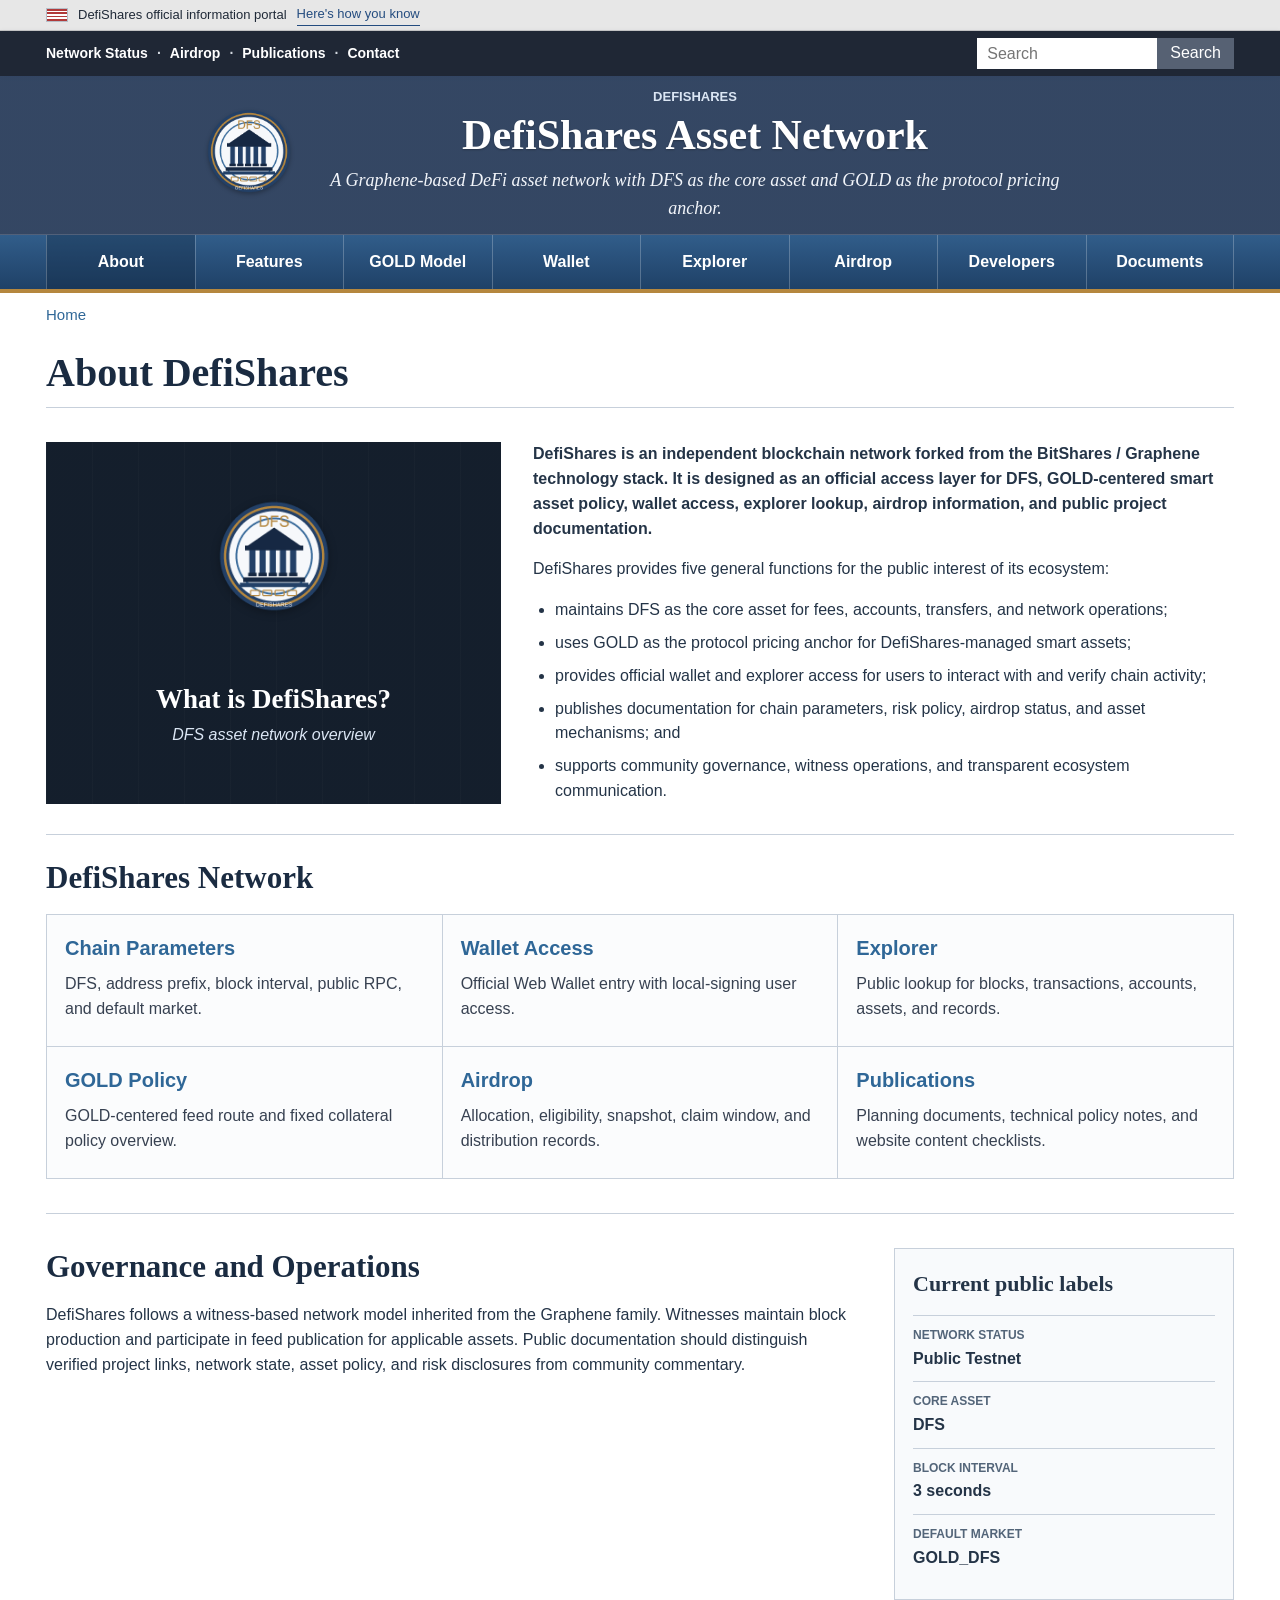
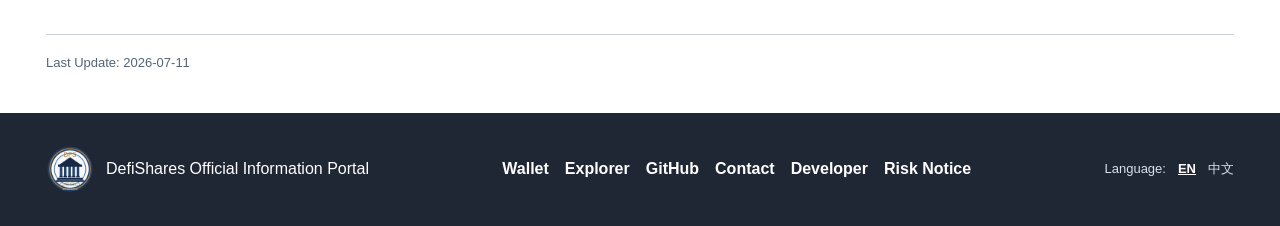
==== about.html @ 3b5a35d6 "Rename homepage risk notice heading" ====
<!doctype html>
<html lang="zh-CN">
  <head>
    <meta charset="utf-8" />
    <meta name="viewport" content="width=device-width, initial-scale=1" />
    <title>About DefiShares - Official Information Portal</title>
    <meta
      name="description"
      content="About DefiShares: DFS core asset, GOLD-centered pricing policy, wallet access, explorer, documents, and ecosystem information."
    />
    <link rel="icon" href="./assets/defishares-seal.png" />
    <link rel="stylesheet" href="./styles.css" />
  </head>
  <body>
    <div class="official-banner" role="note">
      <div class="page-shell banner-inner">
        <span class="mini-mark" aria-hidden="true"></span>
        <span data-i18n="portal">DefiShares official information portal</span>
        <button class="banner-toggle" type="button" aria-expanded="false" aria-controls="banner-details" data-i18n="how">
          Here's how you know
        </button>
      </div>
      <div class="page-shell banner-details" id="banner-details" hidden data-i18n="banner">
        Use links from this website to access the official wallet, explorer, documents, and community channels.
        DefiShares will never ask for your private key, seed phrase, or wallet password.
      </div>
    </div>

    <header class="site-header">
      <div class="utility-bar">
        <div class="page-shell utility-inner">
          <nav aria-label="Utility navigation">
            <a href="./index.html#status" data-i18n="networkStatus">Network Status</a>
            <a href="./airdrop.html" data-i18n="airdrop">Airdrop</a>
            <a href="./documents.html" data-i18n="publications">Publications</a>
            <a href="mailto:contact@defishares.org" data-i18n="contact">Contact</a>
          </nav>
          <form class="search-form" role="search">
            <label for="site-search" class="sr-only" data-i18n="search">Search</label>
            <input id="site-search" type="search" placeholder="Search" data-i18n-placeholder="search" />
            <button type="submit" data-i18n="search">Search</button>
          </form>
        </div>
      </div>

      <div class="masthead">
        <div class="page-shell masthead-inner">
          <a href="./index.html" aria-label="DefiShares home">
            <img src="./assets/defishares-seal.png" alt="DefiShares seal" class="seal" />
          </a>
          <div>
            <p class="eyebrow">DefiShares</p>
            <h1 data-i18n="mastheadTitle">DefiShares Asset Network</h1>
            <p class="tagline" data-i18n="tagline">
              A Graphene-based DeFi asset network with DFS as the core asset and GOLD as the protocol pricing anchor.
            </p>
          </div>
        </div>
      </div>

      <nav class="primary-nav" aria-label="Primary navigation">
        <div class="page-shell nav-grid">
          <a href="./about.html" aria-current="page" data-i18n="navAbout">About</a>
          <a href="./features.html" data-i18n="navFeatures">Features</a>
          <a href="./gold.html" data-i18n="navGold">GOLD Model</a>
          <a href="#" data-link="walletUrl" data-i18n="navWallet">Wallet</a>
          <a href="#" data-link="explorerUrl" data-i18n="navExplorer">Explorer</a>
          <a href="./airdrop.html" data-i18n="navAirdrop">Airdrop</a>
          <a href="./developers.html" data-i18n="navDevelopers">Developers</a>
          <a href="./documents.html" data-i18n="navDocuments">Documents</a>
        </div>
      </nav>
    </header>

    <main class="interior-main" id="main-content">
      <div class="page-shell breadcrumb">
        <a href="./index.html" data-i18n="home">Home</a>
      </div>

      <section class="page-shell interior-title">
        <h2 data-i18n="aboutPageTitle">About DefiShares</h2>
      </section>

      <section class="page-shell about-intro">
        <div class="about-visual" aria-label="What is DefiShares">
          <img src="./assets/defishares-seal.png" alt="" />
          <div>
            <strong data-i18n="whatIsDefishares">What is DefiShares?</strong>
            <span data-i18n="dfsOverview">DFS asset network overview</span>
          </div>
        </div>
        <div class="about-summary">
          <p data-i18n="aboutLead">
            DefiShares is an independent blockchain network forked from the BitShares / Graphene technology stack.
            It is designed as an official access layer for DFS, GOLD-centered smart asset policy, wallet access,
            explorer lookup, airdrop information, and public project documentation.
          </p>
          <p data-i18n="aboutFunctions">DefiShares provides five general functions for the public interest of its ecosystem:</p>
          <ul>
            <li data-i18n="aboutBullet1">maintains DFS as the core asset for fees, accounts, transfers, and network operations;</li>
            <li data-i18n="aboutBullet2">uses GOLD as the protocol pricing anchor for DefiShares-managed smart assets;</li>
            <li data-i18n="aboutBullet3">provides official wallet and explorer access for users to interact with and verify chain activity;</li>
            <li data-i18n="aboutBullet4">publishes documentation for chain parameters, risk policy, airdrop status, and asset mechanisms; and</li>
            <li data-i18n="aboutBullet5">supports community governance, witness operations, and transparent ecosystem communication.</li>
          </ul>
        </div>
      </section>

      <section class="page-shell about-directory" aria-labelledby="directory-title">
        <h2 id="directory-title" data-i18n="defisharesNetwork">DefiShares Network</h2>
        <div class="directory-grid">
          <a href="./index.html#status">
            <span data-i18n="chainParameters">Chain Parameters</span>
            <strong data-i18n="chainParametersBody">DFS, address prefix, block interval, public RPC, and default market.</strong>
          </a>
          <a href="#" data-link="walletUrl">
            <span data-i18n="walletAccessTitle">Wallet Access</span>
            <strong data-i18n="walletAccessBody">Official Web Wallet entry with local-signing user access.</strong>
          </a>
          <a href="#" data-link="explorerUrl">
            <span data-i18n="navExplorer">Explorer</span>
            <strong data-i18n="explorerBody">Public lookup for blocks, transactions, accounts, assets, and records.</strong>
          </a>
          <a href="./gold.html">
            <span data-i18n="goldPolicy">GOLD Policy</span>
            <strong data-i18n="goldPolicyBody">GOLD-centered feed route and fixed collateral policy overview.</strong>
          </a>
          <a href="./airdrop.html">
            <span data-i18n="airdrop">Airdrop</span>
            <strong data-i18n="airdropDirectoryBody">Allocation, eligibility, snapshot, claim window, and distribution records.</strong>
          </a>
          <a href="./documents.html">
            <span data-i18n="publications">Publications</span>
            <strong data-i18n="publicationsDirectoryBody">Planning documents, technical policy notes, and website content checklists.</strong>
          </a>
        </div>
      </section>

      <section class="page-shell about-governance">
        <div>
          <h2 data-i18n="governanceOperations">Governance and Operations</h2>
          <p data-i18n="governanceBody">
            DefiShares follows a witness-based network model inherited from the Graphene family. Witnesses maintain
            block production and participate in feed publication for applicable assets. Public documentation should
            distinguish verified project links, network state, asset policy, and risk disclosures from community commentary.
          </p>
        </div>
        <aside>
          <h3 data-i18n="currentPublicLabels">Current public labels</h3>
          <dl>
            <div>
              <dt data-i18n="networkStatus">Network</dt>
              <dd data-config="networkStatus">Public Testnet</dd>
            </div>
            <div>
              <dt data-i18n="coreAsset">Core asset</dt>
              <dd data-config="coreAsset">DFS</dd>
            </div>
            <div>
              <dt data-i18n="blockInterval">Block interval</dt>
              <dd data-config="blockInterval">3 seconds</dd>
            </div>
            <div>
              <dt data-i18n="defaultMarket">Default market</dt>
              <dd data-config="defaultMarket">GOLD_DFS</dd>
            </div>
          </dl>
        </aside>
      </section>

      <section class="page-shell last-update">
        <span data-i18n="lastUpdate">Last Update</span>: <span data-config="lastUpdated">2026-07-11</span>
      </section>
    </main>

    <footer class="site-footer" id="community">
      <div class="page-shell footer-grid">
        <div>
          <img src="./assets/defishares-seal.png" alt="" class="footer-seal" />
          <p data-i18n="footerPortal">DefiShares Official Information Portal</p>
        </div>
        <nav aria-label="Footer navigation">
          <a href="#" data-link="walletUrl" data-i18n="navWallet">Wallet</a>
          <a href="#" data-link="explorerUrl" data-i18n="navExplorer">Explorer</a>
          <a href="#" data-link="githubUrl">GitHub</a>
          <a href="mailto:contact@defishares.org" data-i18n="contact">Contact</a>
          <a href="mailto:dev@defishares.org" data-i18n="developer">Developer</a>
          <a href="./index.html#risk" data-i18n="riskNotice">Risk Notice</a>
        </nav>
        <div class="footer-language" role="group" aria-label="Language">
          <span data-i18n="language">Language:</span>
          <button type="button" data-lang="en">EN</button>
          <button type="button" data-lang="zh">中文</button>
        </div>
      </div>
    </footer>

    <script src="./site-config.js?v=3"></script>
    <script src="./script.js?v=5"></script>
  </body>
</html>
---- styles.css ----
:root {
  --ink: #243447;
  --muted: #536579;
  --navy: #1f2f46;
  --blue: #234067;
  --blue-2: #315b87;
  --link: #2f6797;
  --banner: #e7e7e7;
  --paper: #ffffff;
  --wash: #f4f6f8;
  --line: #c7d0db;
  --gold: #b5873e;
  --shadow: 0 2px 6px rgb(31 47 70 / 14%);
}

* {
  box-sizing: border-box;
}

html {
  scroll-behavior: smooth;
}

body {
  margin: 0;
  color: var(--ink);
  background: #6a7c94;
  font-family: Arial, Helvetica, "PingFang SC", "Microsoft YaHei", sans-serif;
  font-size: 16px;
  line-height: 1.55;
}

a {
  color: var(--link);
  text-decoration: none;
}

a:hover,
a:focus {
  text-decoration: underline;
}

button,
input {
  font: inherit;
}

.page-shell {
  width: min(1188px, calc(100% - 48px));
  margin: 0 auto;
}

.sr-only {
  position: absolute;
  width: 1px;
  height: 1px;
  padding: 0;
  margin: -1px;
  overflow: hidden;
  clip: rect(0, 0, 0, 0);
  border: 0;
}

.official-banner {
  color: #1f2937;
  background: var(--banner);
  border-bottom: 1px solid #c6c6c6;
  font-size: 13px;
}

.banner-inner {
  display: flex;
  align-items: center;
  gap: 10px;
  min-height: 30px;
}

.mini-mark {
  width: 22px;
  height: 14px;
  display: inline-block;
  border: 1px solid #b6bec8;
  background:
    linear-gradient(#b13a3a 0 14%, #fff 14% 28%, #b13a3a 28% 42%, #fff 42% 56%, #b13a3a 56% 70%, #fff 70% 84%, #b13a3a 84%),
    linear-gradient(90deg, #315b87 0 42%, transparent 42%);
}

.banner-toggle {
  border: 0;
  background: transparent;
  color: #244c7f;
  border-bottom: 1px solid currentColor;
  padding: 0;
  cursor: pointer;
}

.banner-details {
  padding: 8px 0 12px;
  color: #374151;
}

.site-header {
  background: var(--paper);
}

.utility-bar {
  background: #1f2735;
  color: white;
  box-shadow: var(--shadow);
}

.utility-inner {
  display: flex;
  justify-content: space-between;
  align-items: center;
  min-height: 45px;
  gap: 18px;
}

.utility-inner nav {
  display: flex;
  flex-wrap: wrap;
  gap: 0;
}

.utility-inner nav a {
  color: white;
  font-weight: 700;
  font-size: 14px;
}

.utility-inner nav a + a::before {
  content: "·";
  color: #d2d8e0;
  margin: 0 9px;
}

.search-form {
  display: flex;
  align-items: center;
}

.search-form input {
  width: 180px;
  height: 31px;
  border: 0;
  padding: 0 10px;
  background: white;
}

.search-form button {
  height: 31px;
  border: 0;
  color: white;
  background: #566173;
  padding: 0 13px;
  cursor: pointer;
}

.masthead {
  color: white;
  background:
    linear-gradient(rgb(35 55 86 / 92%), rgb(35 55 86 / 92%)),
    repeating-linear-gradient(90deg, rgb(255 255 255 / 8%) 0 1px, transparent 1px 54px);
  border-bottom: 1px solid rgb(255 255 255 / 14%);
}

.masthead-inner {
  min-height: 158px;
  display: flex;
  align-items: center;
  justify-content: center;
  gap: 22px;
  text-align: center;
}

.seal {
  width: 88px;
  height: 88px;
  flex: 0 0 auto;
  filter: drop-shadow(0 2px 2px rgb(0 0 0 / 28%));
}

.eyebrow,
.section-kicker,
.meta {
  margin: 0 0 4px;
  color: var(--muted);
  font-size: 13px;
  font-weight: 700;
  letter-spacing: 0;
  text-transform: uppercase;
}

.masthead .eyebrow {
  color: #dbe6f4;
}

.masthead h1 {
  margin: 0;
  font-family: Georgia, "Times New Roman", serif;
  font-size: clamp(30px, 4vw, 42px);
  line-height: 1.15;
  font-weight: 700;
  text-shadow: 0 1px 2px rgb(0 0 0 / 28%);
}

.tagline {
  max-width: 760px;
  margin: 8px auto 0;
  color: #f2f5fa;
  font-family: Georgia, "Times New Roman", serif;
  font-size: 18px;
  font-style: italic;
}

.primary-nav {
  background: linear-gradient(#315d8a, #1f4167);
  border-bottom: 4px solid var(--gold);
}

.nav-grid {
  display: grid;
  grid-template-columns: repeat(8, 1fr);
}

.nav-grid a {
  min-height: 54px;
  display: flex;
  align-items: center;
  justify-content: center;
  color: white;
  font-weight: 700;
  text-align: center;
  border-left: 1px solid rgb(255 255 255 / 24%);
}

.nav-grid a[aria-current="page"] {
  background: rgb(16 36 60 / 34%);
}

.nav-grid a:last-child {
  border-right: 1px solid rgb(255 255 255 / 24%);
}

.status-strip,
main {
  background: var(--paper);
}

.status-grid {
  display: grid;
  grid-template-columns: repeat(4, 1fr);
  gap: 0;
  border-left: 1px solid var(--line);
  border-right: 1px solid var(--line);
}

.status-grid article {
  padding: 17px 20px;
  border-right: 1px solid var(--line);
  background: #f9fafb;
}

.status-grid article:last-child {
  border-right: 0;
}

.status-grid span {
  display: block;
  color: var(--muted);
  font-size: 12px;
  font-weight: 700;
  text-transform: uppercase;
}

.status-grid strong {
  display: block;
  margin-top: 3px;
  color: var(--ink);
  font-size: 20px;
}

.hero-section {
  display: grid;
  grid-template-columns: minmax(0, 1fr) 340px;
  gap: 44px;
  padding: 38px 0 34px;
}

.hero-copy h2,
.blue-band h2,
.documents-section h2,
.airdrop-section h2,
.risk-section h2 {
  margin: 0 0 13px;
  color: #1a2b41;
  font-family: Georgia, "Times New Roman", serif;
  font-size: clamp(28px, 3vw, 38px);
  line-height: 1.18;
}

.hero-copy p {
  max-width: 800px;
}

.action-row {
  display: flex;
  flex-wrap: wrap;
  gap: 10px;
  margin-top: 22px;
}

.button {
  display: inline-flex;
  min-height: 40px;
  align-items: center;
  justify-content: center;
  padding: 0 16px;
  border: 1px solid var(--blue-2);
  font-weight: 700;
}

.button.primary {
  color: white;
  background: var(--blue);
}

.button.secondary {
  color: var(--blue);
  background: white;
}

.button.tertiary {
  color: #1f2937;
  border-color: #9ca8b5;
  background: #f5f6f8;
}

.official-card,
.content-card {
  border: 1px solid var(--line);
  background: #fbfcfd;
}

.official-card {
  padding: 22px;
}

.official-card h3 {
  margin: 0 0 16px;
  font-family: Georgia, "Times New Roman", serif;
  font-size: 22px;
}

.official-card dl {
  margin: 0;
}

.official-card div {
  padding: 12px 0;
  border-top: 1px solid var(--line);
}

.official-card dt {
  color: var(--muted);
  font-size: 12px;
  font-weight: 700;
  text-transform: uppercase;
}

.official-card dd {
  margin: 3px 0 0;
  font-weight: 700;
}

code {
  padding: 2px 5px;
  background: #eef2f6;
  font-family: "SFMono-Regular", Consolas, "Liberation Mono", monospace;
  font-size: 0.92em;
}

.tab-section {
  padding: 16px 0 38px;
}

.tabs {
  display: flex;
  border-bottom: 1px solid var(--line);
}

.tabs button {
  min-height: 60px;
  padding: 0 22px;
  border: 1px solid var(--line);
  border-bottom: 0;
  color: #3d4652;
  background: #f7f7f7;
  font-size: 18px;
  cursor: pointer;
}

.tabs button[aria-selected="true"] {
  color: var(--ink);
  background: white;
}

.tab-panels {
  border: 1px solid var(--line);
  border-top: 0;
  padding: 20px;
}

.news-list article {
  max-width: 760px;
  padding: 0 0 17px;
}

.news-list article + article {
  border-top: 1px solid #e3e8ee;
  padding-top: 17px;
}

.news-list h3 {
  margin: 0 0 6px;
  font-size: 20px;
  line-height: 1.35;
  font-weight: 400;
}

.news-list p,
.notice-grid p {
  margin: 0;
}

.notice-grid {
  display: grid;
  grid-template-columns: repeat(2, 1fr);
  gap: 16px;
}

.notice-grid article {
  border: 1px solid var(--line);
  padding: 18px;
  background: #f8fafc;
}

.notice-grid h3 {
  margin: 0 0 8px;
}

.publication-list {
  margin: 0;
  padding-left: 20px;
}

.publication-list li + li {
  margin-top: 10px;
}

.blue-band {
  color: white;
  background: var(--blue);
  padding: 38px 0;
}

.two-column {
  display: grid;
  grid-template-columns: minmax(0, 1fr) 420px;
  gap: 44px;
  align-items: center;
}

.section-kicker.light {
  color: #d8e5f4;
}

.blue-band h2,
.blue-band p {
  color: white;
}

.formula-panel {
  border: 1px solid rgb(255 255 255 / 34%);
  background: rgb(255 255 255 / 8%);
  padding: 22px;
  font-size: 18px;
  text-align: center;
}

.formula-panel div {
  padding: 14px;
  background: rgb(255 255 255 / 12%);
  border: 1px solid rgb(255 255 255 / 26%);
}

.formula-panel span {
  display: block;
  margin: 6px 0;
  color: #f0c878;
  font-weight: 700;
  font-size: 22px;
}

.content-grid {
  display: grid;
  grid-template-columns: repeat(3, 1fr);
  gap: 16px;
  padding: 38px 0;
}

.content-card {
  padding: 22px;
}

.content-card h2 {
  margin: 0 0 9px;
  font-family: Georgia, "Times New Roman", serif;
  font-size: 26px;
}

.content-card p:not(.meta) {
  min-height: 74px;
}

.copy-row {
  display: flex;
  align-items: center;
  gap: 8px;
  min-width: 0;
}

.copy-row code {
  overflow-wrap: anywhere;
}

.copy-row button {
  min-height: 32px;
  border: 1px solid var(--blue-2);
  color: var(--blue);
  background: white;
  cursor: pointer;
}

.airdrop-section {
  display: grid;
  grid-template-columns: minmax(0, 1fr) 520px;
  gap: 34px;
  padding: 38px 0;
  border-top: 1px solid var(--line);
}

.airdrop-table {
  border: 1px solid var(--line);
}

.airdrop-table > div {
  display: grid;
  grid-template-columns: 170px 1fr;
}

.airdrop-table > div + div {
  border-top: 1px solid var(--line);
}

.airdrop-table strong,
.airdrop-table span {
  padding: 14px;
}

.airdrop-table strong {
  background: #f1f4f7;
}

.documents-section {
  padding: 38px 0;
  border-top: 1px solid var(--line);
}

.section-heading-row {
  display: flex;
  justify-content: space-between;
  align-items: flex-start;
  gap: 18px;
  margin-bottom: 18px;
}

.document-list {
  display: grid;
  grid-template-columns: repeat(3, 1fr);
  gap: 12px;
}

.document-list a {
  display: block;
  min-height: 120px;
  padding: 18px;
  border: 1px solid var(--line);
  color: var(--ink);
  background: #fbfcfd;
}

.document-list span {
  display: block;
  color: var(--muted);
  font-size: 12px;
  font-weight: 700;
  text-transform: uppercase;
}

.document-list strong {
  display: block;
  margin-top: 9px;
  color: var(--link);
  font-size: 18px;
  line-height: 1.35;
}

.risk-section {
  padding: 38px 0;
  background: #f5f7f9;
  border-top: 1px solid var(--line);
}

.risk-section p:last-child {
  max-width: 980px;
}

.site-footer {
  color: white;
  background: #1f2735;
  padding: 28px 0;
}

.footer-grid {
  display: flex;
  justify-content: space-between;
  align-items: center;
  gap: 24px;
}

.footer-grid > div {
  display: flex;
  align-items: center;
  gap: 12px;
}

.footer-seal {
  width: 48px;
  height: 48px;
}

.site-footer a {
  color: white;
  font-weight: 700;
}

.site-footer nav {
  display: flex;
  flex-wrap: wrap;
  gap: 16px;
}

.footer-language {
  display: flex;
  align-items: center;
  gap: 8px;
  color: #d8e0ea;
  font-size: 13px;
}

.footer-language button {
  border: 0;
  color: #d8e0ea;
  background: transparent;
  padding: 0;
  cursor: pointer;
}

.footer-language button[aria-pressed="true"] {
  color: white;
  font-weight: 700;
  text-decoration: underline;
}

.interior-main {
  background: var(--paper);
}

.breadcrumb {
  padding: 10px 0 9px;
  color: var(--muted);
  font-size: 15px;
}

.breadcrumb a {
  color: var(--link);
}

.interior-title {
  padding: 14px 0 10px;
  border-bottom: 1px solid var(--line);
}

.interior-title h2 {
  margin: 0;
  color: #1a2b41;
  font-family: Georgia, "Times New Roman", serif;
  font-size: clamp(30px, 4vw, 40px);
  line-height: 1.2;
}

.about-intro {
  display: grid;
  grid-template-columns: minmax(260px, 455px) minmax(0, 1fr);
  gap: 32px;
  padding: 34px 0 30px;
}

.about-visual {
  min-height: 260px;
  display: grid;
  place-items: center;
  padding: 28px;
  color: white;
  text-align: center;
  background:
    linear-gradient(rgb(16 24 34 / 72%), rgb(16 24 34 / 72%)),
    repeating-linear-gradient(90deg, rgb(255 255 255 / 7%) 0 1px, transparent 1px 46px),
    var(--navy);
}

.about-visual img {
  width: 116px;
  height: 116px;
  margin-bottom: 14px;
  filter: drop-shadow(0 2px 4px rgb(0 0 0 / 30%));
}

.about-visual strong {
  display: block;
  font-family: Georgia, "Times New Roman", serif;
  font-size: 27px;
  line-height: 1.2;
}

.about-visual span {
  display: block;
  margin-top: 8px;
  color: #dbe6f4;
  font-style: italic;
}

.about-summary {
  font-size: 16px;
}

.about-summary p:first-child {
  margin-top: 0;
  font-weight: 700;
}

.about-summary ul {
  margin: 12px 0 0;
  padding-left: 22px;
}

.about-summary li + li {
  margin-top: 8px;
}

.about-directory {
  padding: 24px 0 34px;
  border-top: 1px solid var(--line);
}

.about-directory > h2,
.about-governance h2 {
  margin: 0 0 18px;
  color: #1a2b41;
  font-family: Georgia, "Times New Roman", serif;
  font-size: 31px;
  line-height: 1.2;
}

.directory-grid {
  display: grid;
  grid-template-columns: repeat(3, 1fr);
  border-top: 1px solid var(--line);
  border-left: 1px solid var(--line);
}

.directory-grid a {
  min-height: 132px;
  display: block;
  padding: 18px;
  border-right: 1px solid var(--line);
  border-bottom: 1px solid var(--line);
  color: var(--ink);
  background: #fbfcfd;
}

.directory-grid a:hover,
.directory-grid a:focus {
  background: #f1f5f9;
  text-decoration: none;
}

.directory-grid span {
  display: block;
  color: var(--link);
  font-size: 20px;
  font-weight: 700;
}

.directory-grid strong {
  display: block;
  margin-top: 8px;
  color: #374151;
  font-weight: 400;
}

.about-governance {
  display: grid;
  grid-template-columns: minmax(0, 1fr) 340px;
  gap: 34px;
  padding: 34px 0;
  border-top: 1px solid var(--line);
}

.about-governance p {
  margin: 0;
}

.about-governance aside {
  border: 1px solid var(--line);
  background: #f8fafc;
  padding: 18px;
}

.about-governance h3 {
  margin: 0 0 14px;
  font-family: Georgia, "Times New Roman", serif;
  font-size: 22px;
}

.about-governance dl {
  margin: 0;
}

.about-governance dl div {
  padding: 10px 0;
  border-top: 1px solid var(--line);
}

.about-governance dt {
  color: var(--muted);
  font-size: 12px;
  font-weight: 700;
  text-transform: uppercase;
}

.about-governance dd {
  margin: 2px 0 0;
  font-weight: 700;
}

.last-update {
  padding: 18px 0 40px;
  border-top: 1px solid var(--line);
  color: var(--muted);
  font-size: 13px;
}

@media (max-width: 900px) {
  .utility-inner,
  .masthead-inner,
  .footer-grid {
    align-items: flex-start;
    flex-direction: column;
  }

  .masthead-inner {
    text-align: left;
    padding: 24px 0;
  }

  .nav-grid {
    grid-template-columns: repeat(2, 1fr);
  }

  .status-grid,
  .hero-section,
  .two-column,
  .content-grid,
  .airdrop-section,
  .document-list,
  .notice-grid,
  .about-intro,
  .about-governance {
    grid-template-columns: 1fr;
  }

  .directory-grid {
    grid-template-columns: repeat(2, 1fr);
  }

  .tabs {
    display: grid;
    grid-template-columns: 1fr;
  }

  .tabs button {
    justify-content: flex-start;
    text-align: left;
  }
}

@media (max-width: 620px) {
  .page-shell {
    width: min(100% - 28px, 1188px);
  }

  .utility-inner nav a {
    font-size: 13px;
  }

  .search-form {
    width: 100%;
  }

  .search-form input {
    width: 100%;
  }

  .status-grid strong {
    font-size: 18px;
  }

  .airdrop-table > div {
    grid-template-columns: 1fr;
  }

  .action-row .button {
    width: 100%;
  }

  .directory-grid {
    grid-template-columns: 1fr;
  }
}
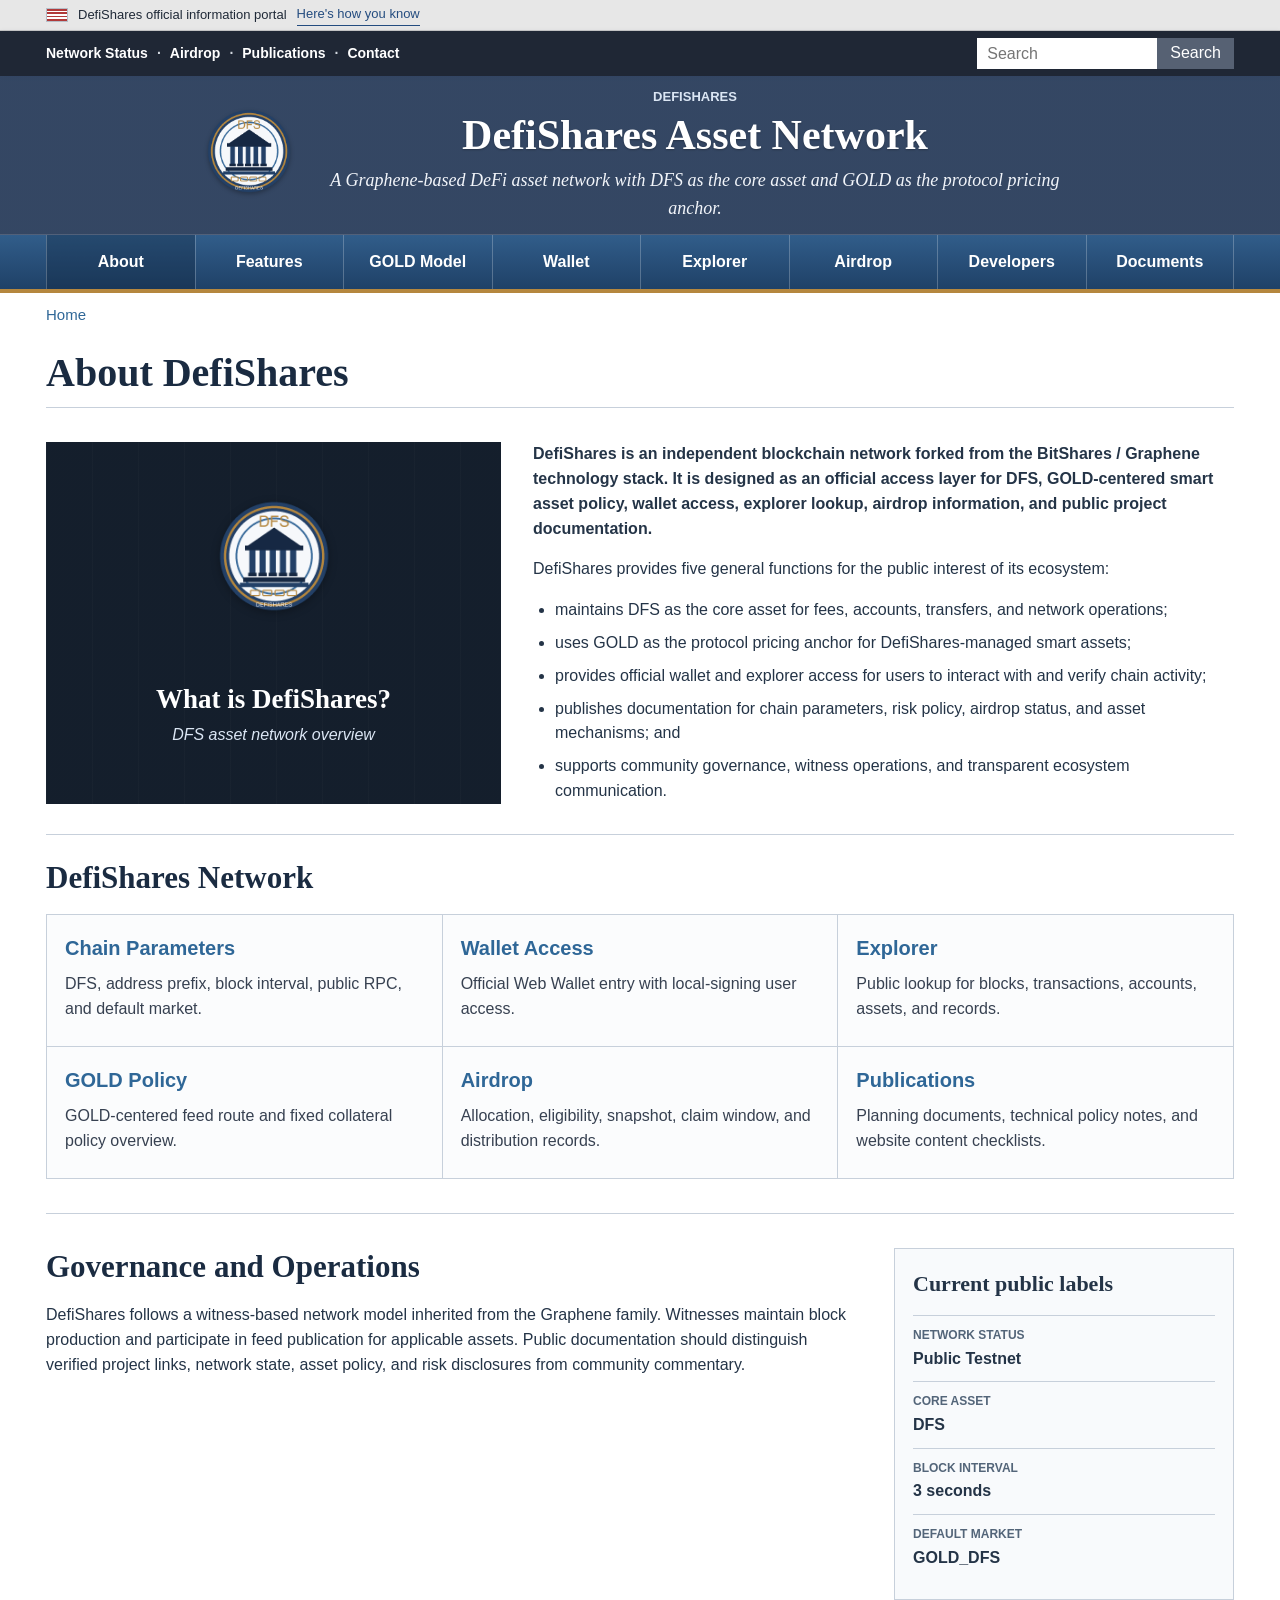
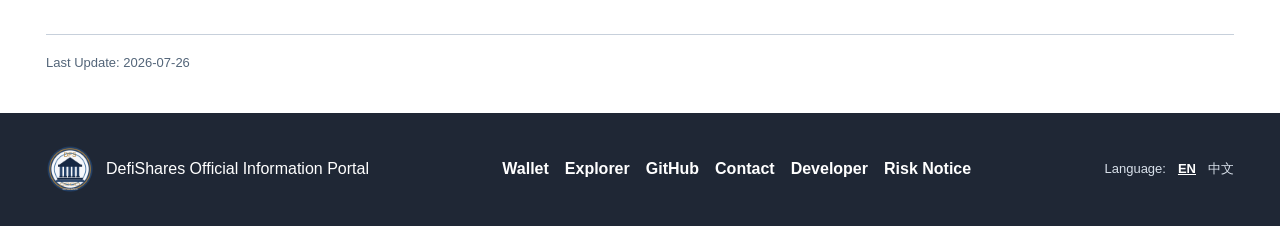
==== commit 6f99217b: "Add homepage test announcement" ====
--- a/about.html
+++ b/about.html
@@ -196,6 +196,6 @@
     </footer>
 
     <script src="./site-config.js?v=3"></script>
-    <script src="./script.js?v=5"></script>
+    <script src="./script.js?v=6"></script>
   </body>
 </html>
--- a/styles.css
+++ b/styles.css
@@ -337,6 +337,12 @@
   background: #f5f6f8;
 }
 
+.button.is-copied {
+  color: #21613b;
+  border-color: #8ac49e;
+  background: #edf8f0;
+}
+
 .official-card,
 .content-card {
   border: 1px solid var(--line);
@@ -573,6 +579,263 @@
   background: #f1f4f7;
 }
 
+.airdrop-query {
+  padding: 38px 0;
+  border-top: 1px solid var(--line);
+}
+
+.airdrop-query-heading {
+  display: flex;
+  justify-content: space-between;
+  align-items: flex-start;
+  gap: 22px;
+  margin-bottom: 20px;
+}
+
+.airdrop-query-heading h2 {
+  margin: 0 0 8px;
+  font-family: Georgia, "Times New Roman", serif;
+  font-size: 28px;
+}
+
+.airdrop-query-heading p:not(.section-kicker) {
+  max-width: 720px;
+  margin: 0;
+  color: var(--muted);
+}
+
+.airdrop-query-badge {
+  flex: 0 0 auto;
+  padding: 7px 10px;
+  border: 1px solid var(--line);
+  color: var(--blue);
+  background: #f1f4f7;
+  font-size: 12px;
+  font-weight: 700;
+}
+
+.airdrop-query-form {
+  display: grid;
+  grid-template-columns: 180px minmax(0, 1fr) auto;
+  align-items: end;
+  gap: 14px;
+  padding: 18px;
+  border: 1px solid var(--line);
+  background: #fbfcfd;
+}
+
+.airdrop-field {
+  display: grid;
+  gap: 6px;
+}
+
+.airdrop-field label {
+  color: var(--muted);
+  font-size: 13px;
+  font-weight: 700;
+}
+
+.airdrop-field input,
+.airdrop-field select {
+  min-height: 42px;
+  border: 1px solid #aebac7;
+  padding: 8px 10px;
+  color: var(--ink);
+  background: white;
+}
+
+.airdrop-query-status {
+  min-height: 25px;
+  margin: 14px 0 0;
+  color: var(--muted);
+}
+
+.airdrop-query-status.is-error {
+  color: #8a2f2f;
+}
+
+.airdrop-query-status.is-success {
+  color: #21613f;
+}
+
+.airdrop-result {
+  margin-top: 12px;
+  border: 1px solid var(--line);
+  background: white;
+}
+
+.airdrop-result-header {
+  display: flex;
+  justify-content: space-between;
+  gap: 18px;
+  padding: 16px 18px;
+  background: #f1f4f7;
+  border-bottom: 1px solid var(--line);
+}
+
+.airdrop-result-header strong {
+  display: block;
+  font-size: 20px;
+}
+
+.airdrop-result-header span {
+  color: var(--muted);
+  font-size: 13px;
+}
+
+.airdrop-result-grid {
+  display: grid;
+  grid-template-columns: repeat(3, 1fr);
+}
+
+.airdrop-result-item {
+  padding: 14px 18px;
+  border-right: 1px solid var(--line);
+  border-bottom: 1px solid var(--line);
+}
+
+.airdrop-result-item:nth-child(3n) {
+  border-right: 0;
+}
+
+.airdrop-result-item span {
+  display: block;
+  color: var(--muted);
+  font-size: 12px;
+}
+
+.airdrop-result-item strong {
+  display: block;
+  margin-top: 3px;
+  font-size: 18px;
+}
+
+.airdrop-query-note {
+  margin: 14px 0 0;
+  color: var(--muted);
+  font-size: 13px;
+}
+
+.airdrop-query-note.is-warning {
+  padding: 10px 12px;
+  border-left: 3px solid var(--gold);
+  background: #fff9ec;
+  color: #70511c;
+}
+
+.airdrop-claim-panel {
+  margin: 18px;
+  padding: 18px;
+  border: 1px solid #b8c8d8;
+  background: #f7fafc;
+}
+
+.airdrop-claim-panel.is-direct {
+  border-left: 4px solid #28704d;
+  background: #f1faf5;
+}
+
+.airdrop-claim-panel.is-review {
+  border-left: 4px solid var(--gold);
+  background: #fff9ec;
+}
+
+.airdrop-claim-panel p {
+  margin: 0 0 10px;
+}
+
+.airdrop-claim-panel .section-kicker {
+  margin-bottom: 6px;
+}
+
+.airdrop-action-note {
+  color: var(--muted);
+  font-size: 13px;
+}
+
+.airdrop-action-form {
+  display: grid;
+  grid-template-columns: minmax(0, 1fr) auto;
+  gap: 10px;
+  align-items: end;
+  margin-top: 14px;
+}
+
+.airdrop-action-form label,
+.airdrop-challenge-box label {
+  grid-column: 1 / -1;
+  color: var(--muted);
+  font-size: 13px;
+  font-weight: 700;
+}
+
+.airdrop-action-form input,
+.airdrop-challenge-box textarea {
+  width: 100%;
+  border: 1px solid #aebac7;
+  padding: 9px 10px;
+  color: var(--ink);
+  background: white;
+}
+
+.airdrop-challenge-box {
+  margin-top: 16px;
+  padding-top: 16px;
+  border-top: 1px solid var(--line);
+}
+
+.airdrop-challenge-box pre {
+  overflow: auto;
+  margin: 10px 0;
+  padding: 12px;
+  white-space: pre-wrap;
+  word-break: break-word;
+  border: 1px solid #c8d2dc;
+  background: #eef2f5;
+  font: 13px/1.55 ui-monospace, SFMono-Regular, Menlo, Consolas, monospace;
+}
+
+.airdrop-challenge-box textarea {
+  display: block;
+  min-height: 180px;
+  margin: 8px 0 12px;
+  resize: vertical;
+  font: 13px/1.5 ui-monospace, SFMono-Regular, Menlo, Consolas, monospace;
+}
+
+.airdrop-action-status {
+  margin: 12px 0 0;
+  color: var(--muted);
+  font-size: 13px;
+}
+
+.airdrop-action-status.is-error,
+.airdrop-action-status.is-success {
+  margin-top: 14px;
+  padding: 10px 12px;
+  border: 1px solid;
+  border-radius: 6px;
+  font-weight: 700;
+}
+
+.airdrop-action-status.is-error {
+  color: #9d1c1c;
+  border-color: #e5a7a7;
+  background: #fff1f1;
+}
+
+.airdrop-action-status.is-success {
+  color: #17633a;
+  border-color: #9ed4b6;
+  background: #effaf3;
+}
+
+.airdrop-action-form input.is-invalid {
+  border-color: #c43a3a;
+  outline: 3px solid rgba(196, 58, 58, 0.14);
+  background: #fff7f7;
+}
+
 .documents-section {
   padding: 38px 0;
   border-top: 1px solid var(--line);
@@ -895,6 +1158,9 @@
   .two-column,
   .content-grid,
   .airdrop-section,
+  .airdrop-query-form,
+  .airdrop-action-form,
+  .airdrop-result-grid,
   .document-list,
   .notice-grid,
   .about-intro,
@@ -942,6 +1208,16 @@
     grid-template-columns: 1fr;
   }
 
+  .airdrop-query-heading,
+  .airdrop-result-header {
+    flex-direction: column;
+  }
+
+  .airdrop-result-item,
+  .airdrop-result-item:nth-child(3n) {
+    border-right: 0;
+  }
+
   .action-row .button {
     width: 100%;
   }
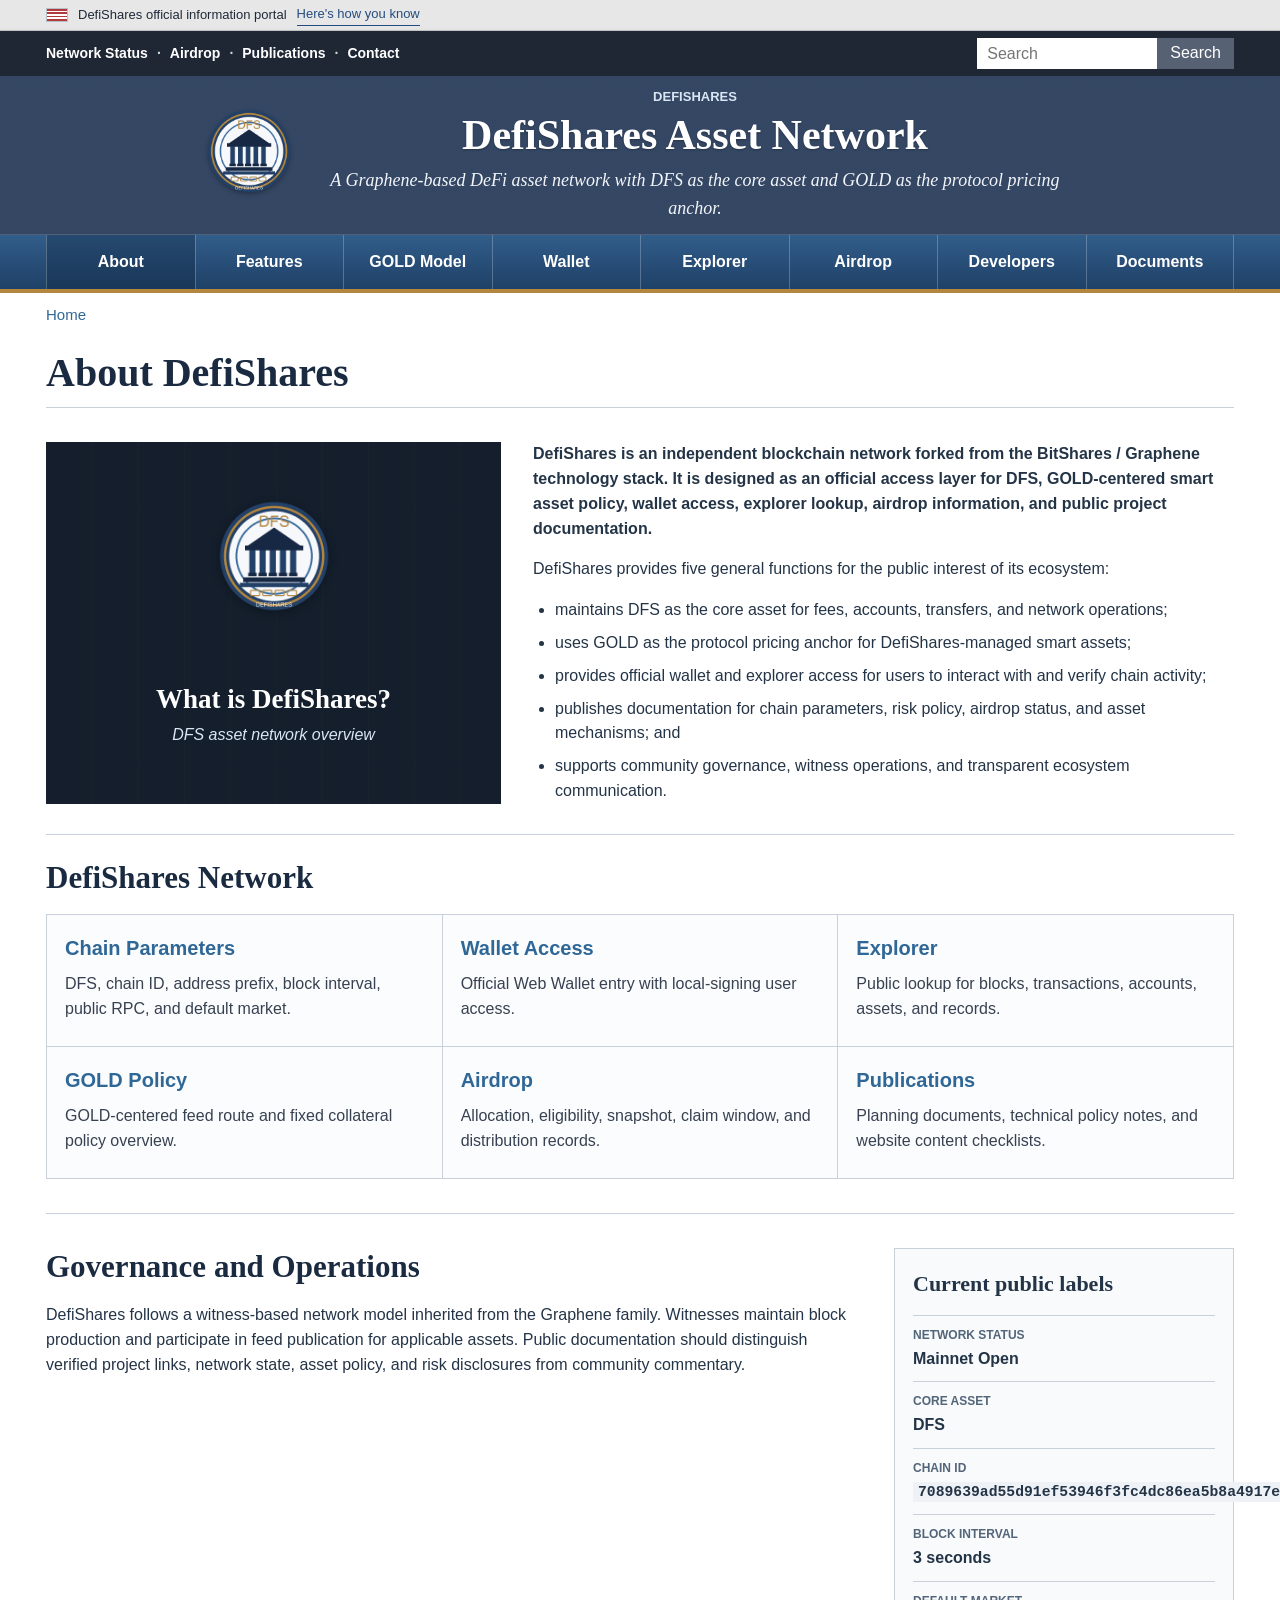
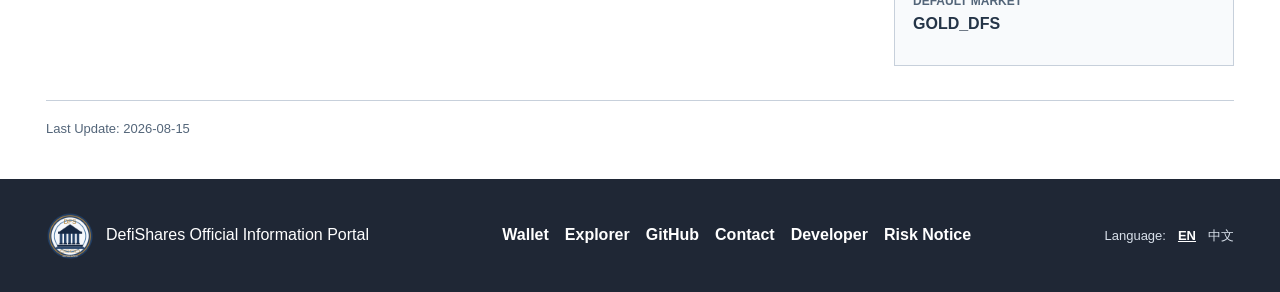
==== commit c65bef67: "Update mainnet chain identity and RPC configuration" ====
--- a/about.html
+++ b/about.html
@@ -157,6 +157,10 @@
               <dd data-config="coreAsset">DFS</dd>
             </div>
             <div>
+              <dt data-i18n="chainId">Chain ID</dt>
+              <dd><code data-config="chainId">7089639ad55d91ef53946f3fc4dc86ea5b8a4917edcfce6d3c39bc259657acb5</code></dd>
+            </div>
+            <div>
               <dt data-i18n="blockInterval">Block interval</dt>
               <dd data-config="blockInterval">3 seconds</dd>
             </div>
@@ -195,7 +199,7 @@
       </div>
     </footer>
 
-    <script src="./site-config.js?v=3"></script>
-    <script src="./script.js?v=6"></script>
+    <script src="./site-config.js?v=4"></script>
+    <script src="./script.js?v=11"></script>
   </body>
 </html>
--- a/styles.css
+++ b/styles.css
@@ -243,6 +243,121 @@
   border-right: 1px solid rgb(255 255 255 / 24%);
 }
 
+.launch-countdown {
+  color: #f6f8fb;
+  background:
+    linear-gradient(110deg, rgb(24 42 67 / 98%), rgb(32 67 103 / 98%)),
+    repeating-linear-gradient(90deg, rgb(255 255 255 / 7%) 0 1px, transparent 1px 48px);
+  border-bottom: 4px solid var(--gold);
+}
+
+.launch-countdown[hidden] {
+  display: none;
+}
+
+.launch-countdown-inner {
+  display: grid;
+  grid-template-columns: minmax(0, 1fr) minmax(420px, 0.92fr);
+  align-items: center;
+  gap: 44px;
+  min-height: 252px;
+  padding: 34px 0 32px;
+}
+
+.launch-countdown-copy {
+  max-width: 680px;
+}
+
+.launch-kicker {
+  margin: 0 0 7px;
+  color: #dcbf87;
+  font-size: 12px;
+  font-weight: 700;
+  letter-spacing: 0.08em;
+  text-transform: uppercase;
+}
+
+.launch-countdown h2 {
+  margin: 0;
+  color: #fff;
+  font-family: Georgia, "Times New Roman", serif;
+  font-size: clamp(28px, 3.4vw, 44px);
+  line-height: 1.1;
+}
+
+.launch-countdown-copy > p:not(.launch-kicker):not(.launch-note) {
+  max-width: 620px;
+  margin: 14px 0 0;
+  color: #e0e8f2;
+  font-size: 17px;
+}
+
+.launch-note {
+  margin: 15px 0 0;
+  color: #b9c9db;
+  font-size: 13px;
+}
+
+.launch-countdown-clock {
+  display: grid;
+  grid-template-columns: 1fr auto 1fr auto 1fr auto 1fr;
+  align-items: start;
+  min-width: 0;
+  padding: 22px 24px 17px;
+  border: 1px solid rgb(255 255 255 / 23%);
+  background: rgb(8 23 42 / 28%);
+  box-shadow: inset 0 1px 0 rgb(255 255 255 / 8%);
+}
+
+.countdown-unit {
+  min-width: 70px;
+  text-align: center;
+}
+
+.countdown-unit strong {
+  display: block;
+  color: #fff;
+  font-family: "SFMono-Regular", Consolas, "Liberation Mono", monospace;
+  font-size: clamp(30px, 4vw, 52px);
+  font-weight: 700;
+  line-height: 1;
+  font-variant-numeric: tabular-nums;
+}
+
+.countdown-unit span {
+  display: block;
+  margin-top: 9px;
+  color: #c5d3e2;
+  font-size: 11px;
+  font-weight: 700;
+  letter-spacing: 0.07em;
+  text-transform: uppercase;
+}
+
+.countdown-separator {
+  padding-top: 3px;
+  color: #d6b56f;
+  font-family: Georgia, "Times New Roman", serif;
+  font-size: 34px;
+  line-height: 1;
+}
+
+.launch-target {
+  grid-column: 1 / -1;
+  margin: 21px 0 0;
+  padding-top: 12px;
+  border-top: 1px solid rgb(255 255 255 / 18%);
+  color: #b9c9db;
+  font-size: 12px;
+  text-align: center;
+}
+
+.launch-target strong {
+  color: #f0d8a7;
+  font-family: "SFMono-Regular", Consolas, "Liberation Mono", monospace;
+  font-weight: 700;
+}
+
 .status-strip,
 main {
   background: var(--paper);
@@ -1154,6 +1269,7 @@
   }
 
   .status-grid,
+  .launch-countdown-inner,
   .hero-section,
   .two-column,
   .content-grid,
@@ -1181,6 +1297,10 @@
     justify-content: flex-start;
     text-align: left;
   }
+
+  .launch-countdown-inner {
+    gap: 24px;
+  }
 }
 
 @media (max-width: 620px) {
@@ -1222,6 +1342,35 @@
     width: 100%;
   }
 
+  .launch-countdown-inner {
+    padding: 26px 0 25px;
+  }
+
+  .launch-countdown h2 {
+    font-size: 30px;
+  }
+
+  .launch-countdown-clock {
+    padding: 18px 10px 14px;
+  }
+
+  .countdown-unit {
+    min-width: 0;
+  }
+
+  .countdown-unit strong {
+    font-size: 27px;
+  }
+
+  .countdown-unit span {
+    font-size: 9px;
+    letter-spacing: 0;
+  }
+
+  .countdown-separator {
+    font-size: 24px;
+  }
+
   .directory-grid {
     grid-template-columns: 1fr;
   }
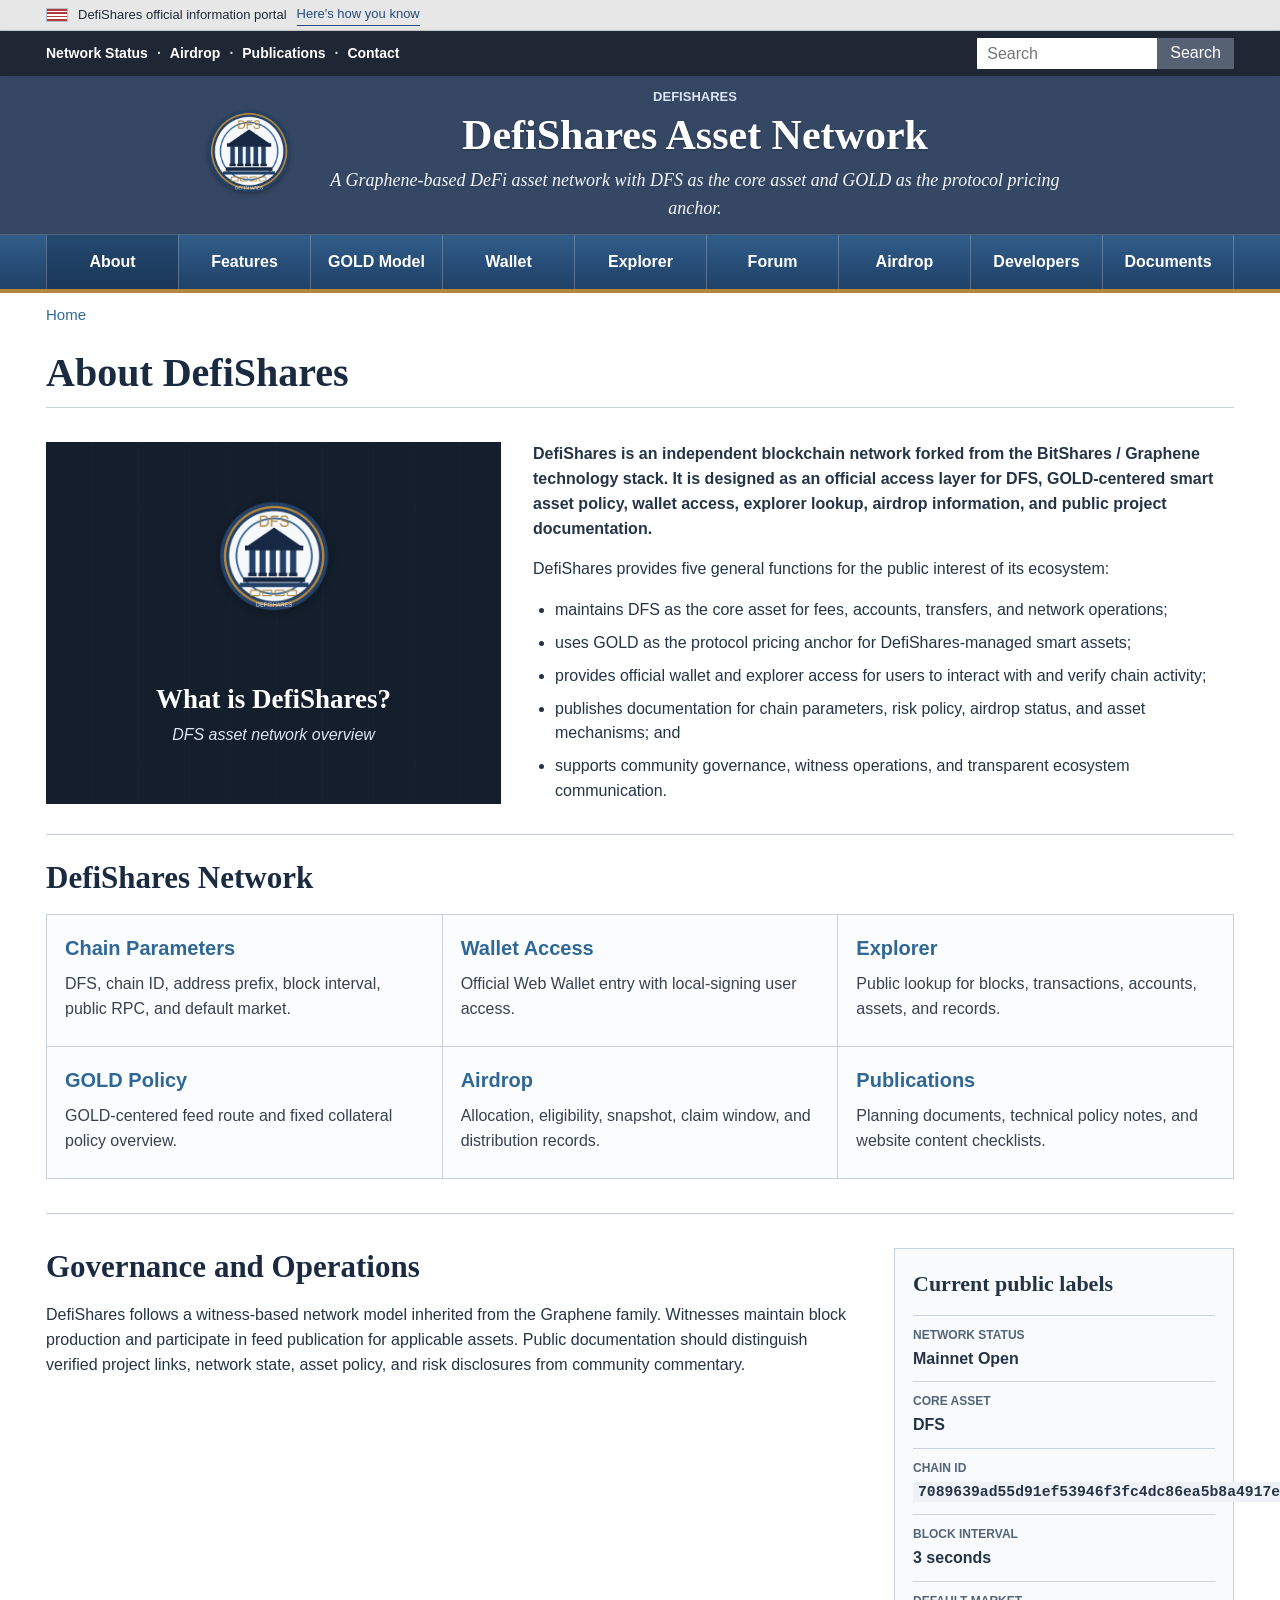
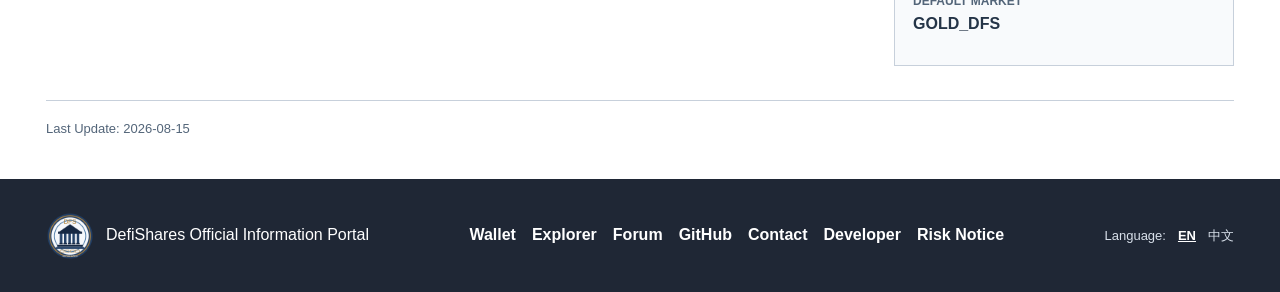
==== commit 5245c947: "Add official DFS forum link" ====
--- a/about.html
+++ b/about.html
@@ -65,6 +65,7 @@
           <a href="./gold.html" data-i18n="navGold">GOLD Model</a>
           <a href="#" data-link="walletUrl" data-i18n="navWallet">Wallet</a>
           <a href="#" data-link="explorerUrl" data-i18n="navExplorer">Explorer</a>
+          <a href="#" data-link="forumUrl" data-i18n="navForum">Forum</a>
           <a href="./airdrop.html" data-i18n="navAirdrop">Airdrop</a>
           <a href="./developers.html" data-i18n="navDevelopers">Developers</a>
           <a href="./documents.html" data-i18n="navDocuments">Documents</a>
@@ -186,6 +187,7 @@
         <nav aria-label="Footer navigation">
           <a href="#" data-link="walletUrl" data-i18n="navWallet">Wallet</a>
           <a href="#" data-link="explorerUrl" data-i18n="navExplorer">Explorer</a>
+          <a href="#" data-link="forumUrl" data-i18n="navForum">Forum</a>
           <a href="#" data-link="githubUrl">GitHub</a>
           <a href="mailto:contact@defishares.org" data-i18n="contact">Contact</a>
           <a href="mailto:dev@defishares.org" data-i18n="developer">Developer</a>
@@ -199,7 +201,7 @@
       </div>
     </footer>
 
-    <script src="./site-config.js?v=4"></script>
-    <script src="./script.js?v=11"></script>
+    <script src="./site-config.js?v=5"></script>
+    <script src="./script.js?v=12"></script>
   </body>
 </html>
--- a/styles.css
+++ b/styles.css
@@ -221,7 +221,7 @@
 
 .nav-grid {
   display: grid;
-  grid-template-columns: repeat(8, 1fr);
+  grid-template-columns: repeat(9, 1fr);
 }
 
 .nav-grid a {
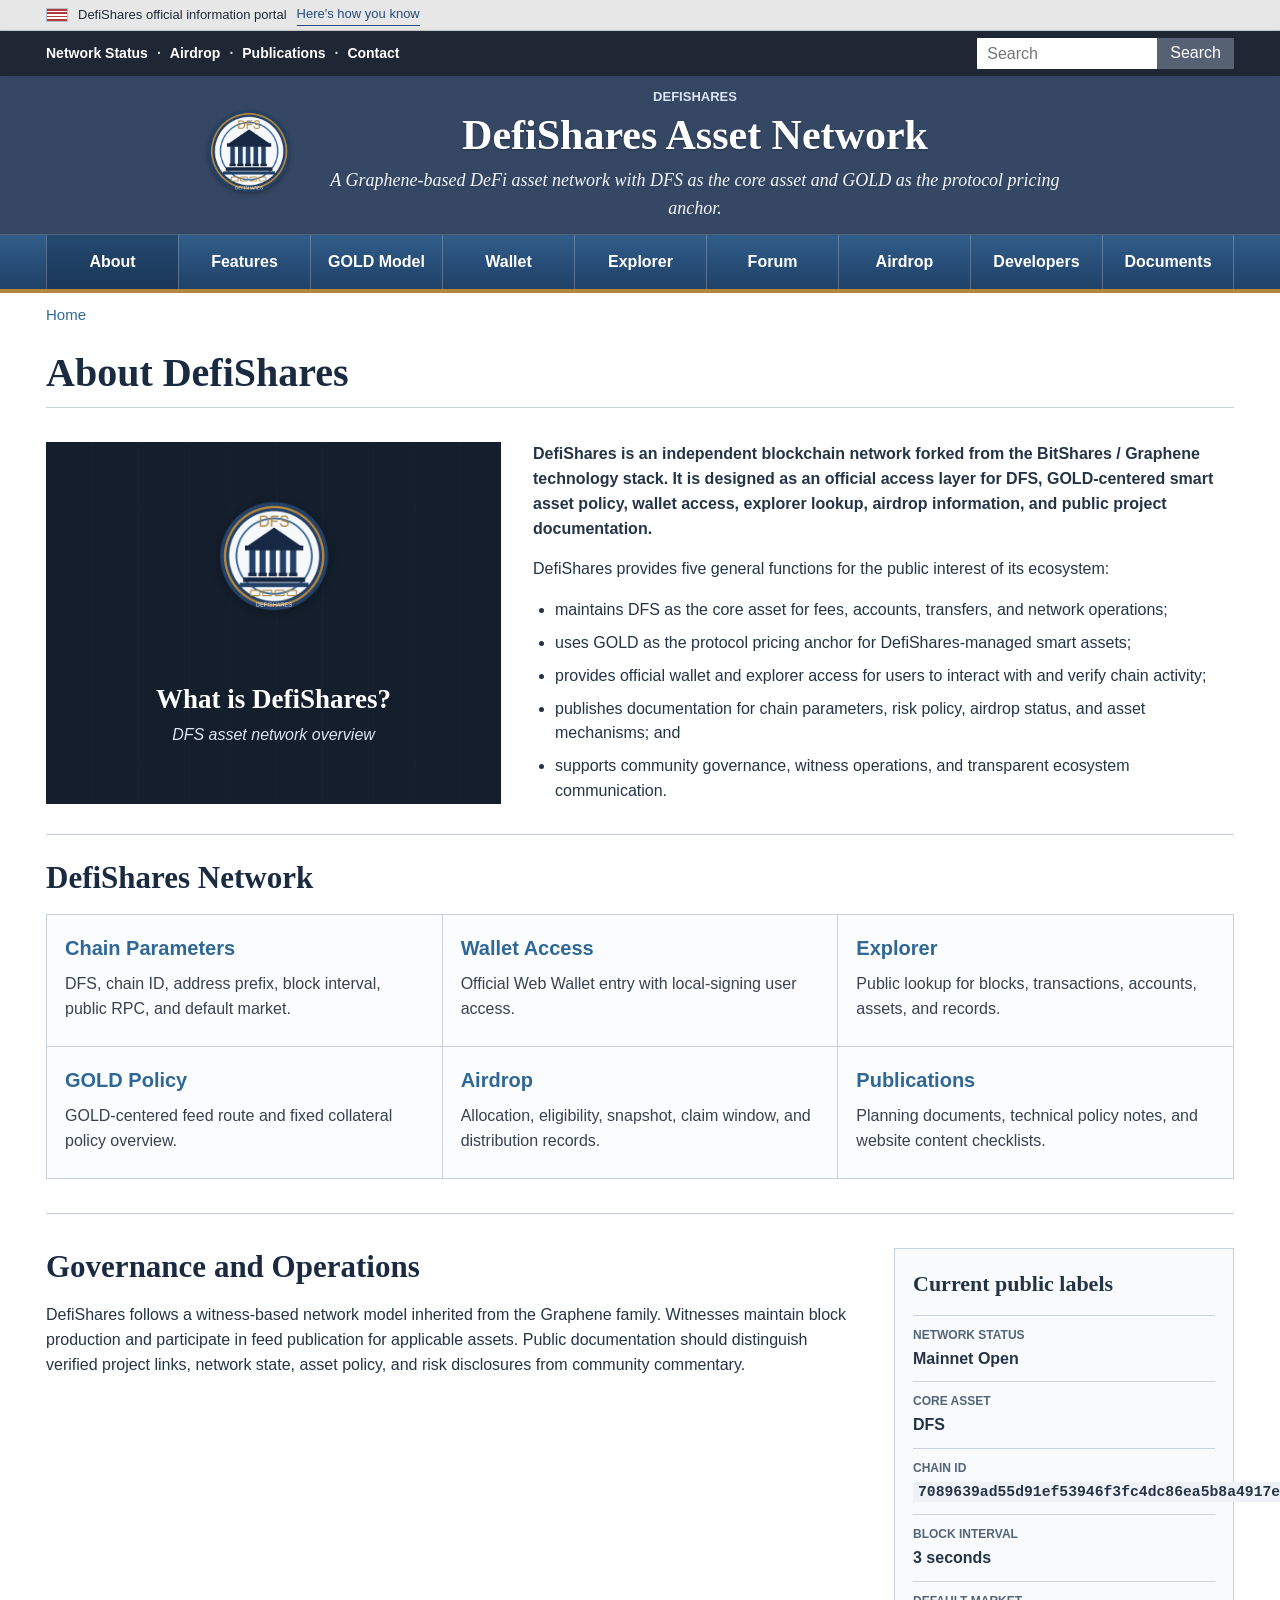
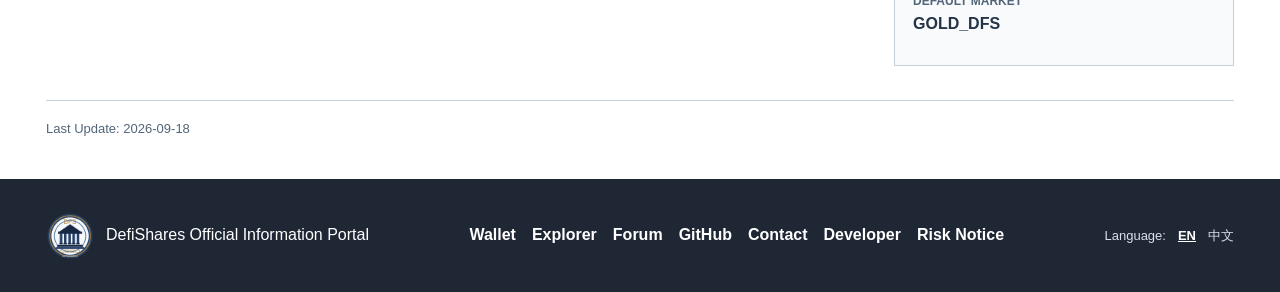
==== commit f9eca469: "Update airdrop allocation and supply pages" ====
--- a/about.html
+++ b/about.html
@@ -201,7 +201,7 @@
       </div>
     </footer>
 
-    <script src="./site-config.js?v=5"></script>
-    <script src="./script.js?v=12"></script>
+    <script src="./site-config.js?v=10"></script>
+    <script src="./script.js?v=13"></script>
   </body>
 </html>
--- a/styles.css
+++ b/styles.css
@@ -1251,7 +1251,99 @@
   font-size: 13px;
 }
 
+.official-card dd {
+  overflow-wrap: anywhere;
+}
+
+.airdrop-rules-section {
+  padding-top: 32px;
+  padding-bottom: 36px;
+  border-top: 1px solid var(--line);
+}
+
+.airdrop-rules-heading h2 {
+  margin: 0 0 12px;
+  font-family: Georgia, "Times New Roman", serif;
+  font-size: clamp(26px, 3vw, 34px);
+  line-height: 1.3;
+}
+
+.airdrop-rules-heading > p:last-child {
+  margin: 0 0 24px;
+  color: var(--muted);
+}
+
+.airdrop-rules-grid {
+  display: grid;
+  grid-template-columns: repeat(2, minmax(0, 1fr));
+  gap: 24px;
+}
+
+.airdrop-rule-card {
+  padding: 26px;
+  border: 1px solid var(--line);
+  border-top: 4px solid var(--blue);
+  background: var(--paper);
+}
+
+.airdrop-rule-card h3 { margin: 0; font-size: 22px; }
+.airdrop-rule-card h4 { margin: 22px 0 8px; font-size: 17px; }
+.airdrop-rule-card p { margin: 0 0 12px; }
+.airdrop-rule-card .airdrop-rule-amount {
+  margin: 12px 0 0;
+  color: var(--blue);
+  font-size: clamp(30px, 3.2vw, 42px);
+  font-weight: 700;
+  line-height: 1.2;
+}
+.airdrop-rule-amount span { font-size: 17px; }
+.airdrop-rule-label { color: var(--muted); font-size: 13px; }
+.airdrop-rule-rows { margin: 18px 0 0; }
+.airdrop-rule-rows > div {
+  display: flex;
+  justify-content: space-between;
+  flex-wrap: wrap;
+  gap: 4px 12px;
+  padding: 10px 0;
+  border-top: 1px solid var(--line);
+}
+.airdrop-rule-rows dd { margin: 0; font-weight: 700; }
+.airdrop-rule-formula { margin-top: 18px; padding: 14px 16px; background: var(--wash); }
+.airdrop-rule-formula p { margin: 6px 0 0; font-size: 14px; }
+.airdrop-rules-notes { margin: 20px 0; color: var(--muted); font-size: 14px; overflow-wrap: anywhere; }
+.airdrop-rules-notes p { margin: 8px 0; }
+.airdrop-rules-action { margin: 0 0 24px; }
+.airdrop-rules-block { margin: 28px 0 0; }
+.airdrop-rules-block h3 { margin: 0 0 12px; font-size: 20px; }
+.airdrop-rules-table-wrap { overflow-x: auto; border: 1px solid var(--line); background: var(--paper); }
+.airdrop-rules-table { width: 100%; min-width: 440px; border-collapse: collapse; text-align: left; }
+.airdrop-rules-table th,
+.airdrop-rules-table td { padding: 11px 14px; border-bottom: 1px solid var(--line); vertical-align: top; }
+.airdrop-rules-table th { background: var(--wash); font-size: 13px; font-weight: 700; }
+.airdrop-rules-table td { font-size: 14px; overflow-wrap: anywhere; }
+.airdrop-rules-table tr:last-child td { border-bottom: 0; }
+.supply-summary-grid { display: grid; grid-template-columns: repeat(3, minmax(0, 1fr)); gap: 16px; }
+.supply-summary-card { padding: 20px; border: 1px solid var(--line); background: var(--wash); }
+.supply-summary-card span { display: block; color: var(--muted); font-size: 13px; }
+.supply-summary-card strong { display: block; margin-top: 10px; color: var(--blue); font-size: clamp(18px, 2vw, 25px); line-height: 1.3; overflow-wrap: anywhere; }
+.special-rewards-layout { display: grid; grid-template-columns: minmax(180px, 0.42fr) minmax(0, 1fr); gap: 24px; align-items: center; }
+.special-rewards-chart { display: grid; place-items: center; width: min(240px, 100%); aspect-ratio: 1; margin: 0 auto; border-radius: 50%; background: var(--special-rewards-chart); }
+.special-rewards-chart::after { content: ""; position: absolute; width: 48%; aspect-ratio: 1; border-radius: 50%; background: var(--paper); }
+.special-rewards-chart { position: relative; }
+.special-rewards-chart span { position: relative; z-index: 1; color: var(--ink); text-align: center; font-size: 24px; font-weight: 700; line-height: 1.1; }
+.special-rewards-chart small { font-size: 13px; font-weight: 600; }
+.special-rewards-legend { margin: 16px 0 0; padding: 0; list-style: none; font-size: 13px; line-height: 1.6; }
+.special-rewards-legend li { display: flex; align-items: flex-start; gap: 8px; margin: 5px 0; }
+.special-rewards-swatch { flex: 0 0 10px; width: 10px; height: 10px; margin-top: 5px; border-radius: 50%; }
+.swatch-1 { background: #1f6feb; }
+.swatch-2 { background: #e09f2f; }
+.swatch-3 { background: #2b8a78; }
+.swatch-4 { background: #8b5cf6; }
+
 @media (max-width: 900px) {
+  .airdrop-rules-grid { grid-template-columns: 1fr; }
+  .supply-summary-grid { grid-template-columns: 1fr; }
+  .special-rewards-layout { grid-template-columns: 1fr; }
   .utility-inner,
   .masthead-inner,
   .footer-grid {
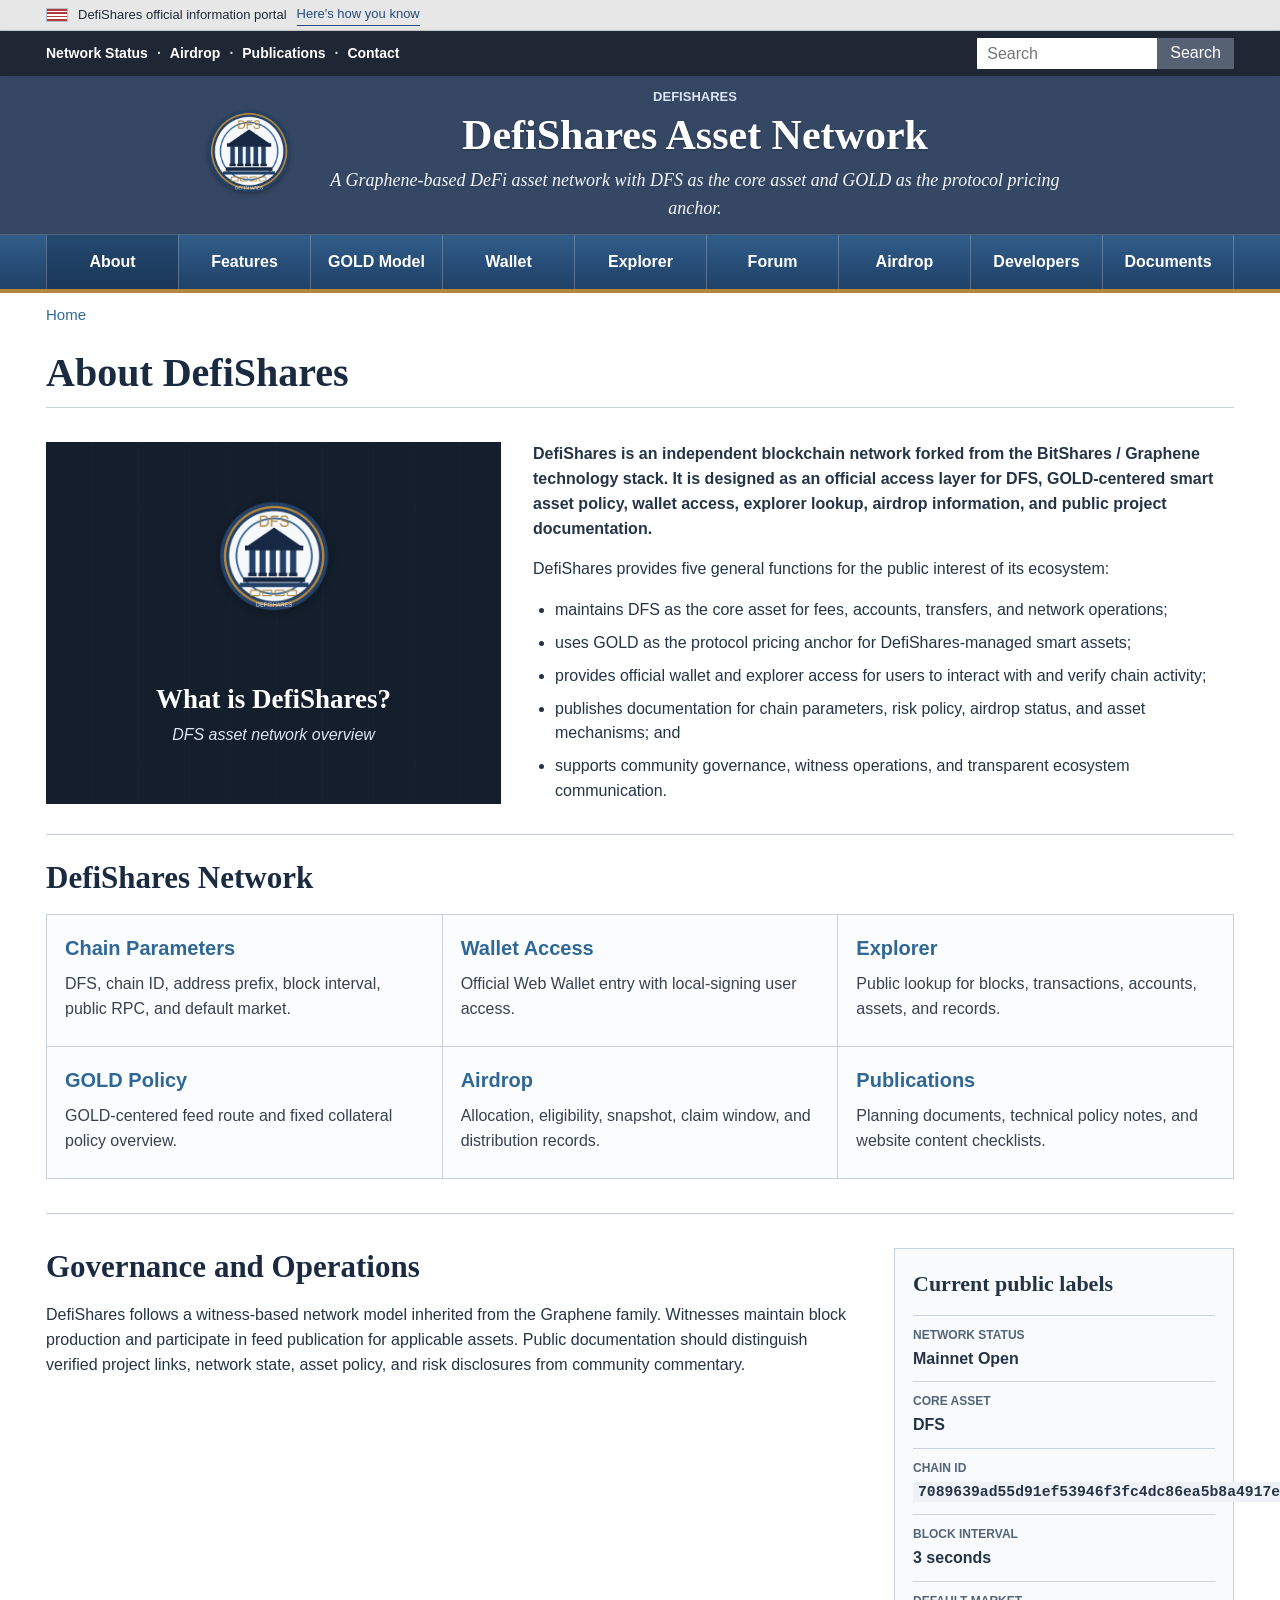
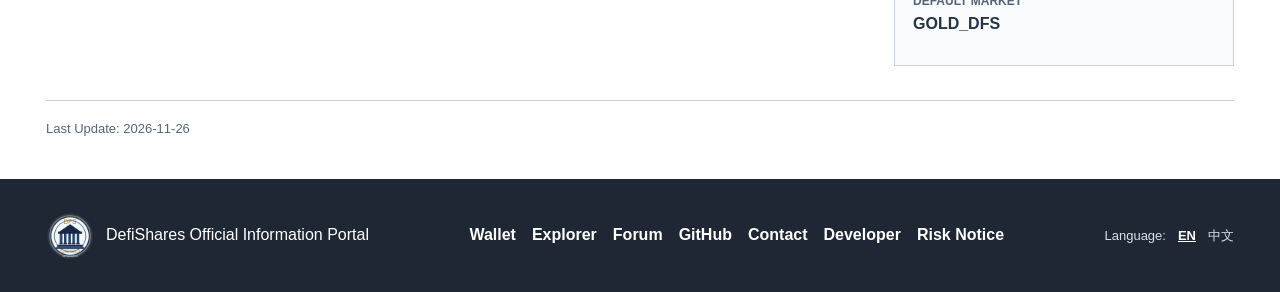
==== commit e4ce0b0d: "feat: publish bilingual wallet center with Android and Mobile Web access" ====
--- a/about.html
+++ b/about.html
@@ -9,7 +9,7 @@
       content="About DefiShares: DFS core asset, GOLD-centered pricing policy, wallet access, explorer, documents, and ecosystem information."
     />
     <link rel="icon" href="./assets/defishares-seal.png" />
-    <link rel="stylesheet" href="./styles.css" />
+    <link rel="stylesheet" href="./styles.css?v=2" />
   </head>
   <body>
     <div class="official-banner" role="note">
@@ -63,7 +63,7 @@
           <a href="./about.html" aria-current="page" data-i18n="navAbout">About</a>
           <a href="./features.html" data-i18n="navFeatures">Features</a>
           <a href="./gold.html" data-i18n="navGold">GOLD Model</a>
-          <a href="#" data-link="walletUrl" data-i18n="navWallet">Wallet</a>
+          <a href="#" data-link="walletCenterUrl" data-i18n="navWallet">Wallet</a>
           <a href="#" data-link="explorerUrl" data-i18n="navExplorer">Explorer</a>
           <a href="#" data-link="forumUrl" data-i18n="navForum">Forum</a>
           <a href="./airdrop.html" data-i18n="navAirdrop">Airdrop</a>
@@ -114,7 +114,7 @@
             <span data-i18n="chainParameters">Chain Parameters</span>
             <strong data-i18n="chainParametersBody">DFS, address prefix, block interval, public RPC, and default market.</strong>
           </a>
-          <a href="#" data-link="walletUrl">
+          <a href="#" data-link="walletCenterUrl">
             <span data-i18n="walletAccessTitle">Wallet Access</span>
             <strong data-i18n="walletAccessBody">Official Web Wallet entry with local-signing user access.</strong>
           </a>
@@ -185,7 +185,7 @@
           <p data-i18n="footerPortal">DefiShares Official Information Portal</p>
         </div>
         <nav aria-label="Footer navigation">
-          <a href="#" data-link="walletUrl" data-i18n="navWallet">Wallet</a>
+          <a href="#" data-link="walletCenterUrl" data-i18n="navWallet">Wallet</a>
           <a href="#" data-link="explorerUrl" data-i18n="navExplorer">Explorer</a>
           <a href="#" data-link="forumUrl" data-i18n="navForum">Forum</a>
           <a href="#" data-link="githubUrl">GitHub</a>
@@ -201,7 +201,7 @@
       </div>
     </footer>
 
-    <script src="./site-config.js?v=10"></script>
-    <script src="./script.js?v=13"></script>
+    <script src="./site-config.js?v=11"></script>
+    <script src="./script.js?v=14"></script>
   </body>
 </html>
--- a/styles.css
+++ b/styles.css
@@ -1467,3 +1467,50 @@
     grid-template-columns: 1fr;
   }
 }
+
+/* Official wallet distribution center */
+.wallet-center { padding-top: 24px; padding-bottom: 28px; }
+.wallet-heading { max-width: 760px; margin-bottom: 28px; }
+.wallet-heading h3 { margin: 0 0 12px; font-size: clamp(22px, 3vw, 30px); line-height: 1.3; }
+.wallet-heading p { margin: 0; color: var(--muted); font-size: 17px; }
+.wallet-cards { display: grid; grid-template-columns: repeat(3, minmax(0, 1fr)); gap: 20px; align-items: stretch; }
+.wallet-card { display: flex; flex-direction: column; min-width: 0; padding: 28px 24px 24px; border: 1px solid var(--line); border-top: 4px solid var(--blue); background: var(--paper); }
+.wallet-card-featured { background: var(--wash); }
+.wallet-card-icon { width: 40px; height: 40px; margin-bottom: 18px; color: var(--blue); }
+.wallet-platform { margin: 0 0 6px; color: var(--muted); font-size: 14px; }
+.wallet-card h3 { margin: 0 0 14px; font-size: 25px; line-height: 1.25; }
+.wallet-description { flex: 0 0 auto; min-height: 108px; margin: 0 0 22px; }
+.wallet-action { display: inline-flex; width: 100%; min-height: 48px; justify-content: center; align-items: center; padding: 12px 14px; text-align: center; font-weight: 700; }
+.wallet-action:disabled { border: 1px solid var(--line); background: #e4e9ee; color: var(--muted); cursor: default; }
+.wallet-small { color: var(--muted); font-size: 14px; }
+.wallet-card-bottom { margin: auto 0 0; padding-top: 24px; }
+.wallet-domain { overflow-wrap: anywhere; color: var(--muted); font-size: 14px; }
+.wallet-qr { display: flex; gap: 14px; align-items: center; }
+.wallet-qr img { flex: 0 0 108px; width: 108px; height: 108px; background: white; }
+.wallet-qr figcaption { color: var(--muted); font-size: 14px; }
+.wallet-metadata { margin: 18px 0 12px; font-size: 14px; }
+.wallet-metadata div { display: flex; justify-content: space-between; gap: 12px; padding: 6px 0; border-bottom: 1px solid var(--line); }
+.wallet-metadata dt { color: var(--muted); }
+.wallet-metadata dd { margin: 0; text-align: right; }
+.wallet-release { margin: 0 0 4px; font-size: 14px; }
+.wallet-help, .wallet-verification { margin-top: 32px; padding-top: 24px; border-top: 1px solid var(--line); }
+.wallet-help h3, .wallet-verification h3 { margin: 0 0 12px; font-size: 21px; }
+.wallet-help ul { margin: 0; padding-left: 22px; }
+.wallet-help li { margin: 8px 0; }
+.wallet-help p, .wallet-verification p { max-width: 900px; }
+.wallet-verification code { display: block; padding: 14px; border: 1px solid var(--line); background: var(--wash); overflow-wrap: anywhere; font-size: 14px; }
+.wallet-source-links { display: flex; flex-wrap: wrap; gap: 12px 24px; margin-top: 16px; }
+@media (max-width: 1000px) {
+  .wallet-cards { grid-template-columns: 1fr; }
+  .wallet-card { display: grid; grid-template-columns: 1fr 200px; column-gap: 28px; padding: 24px; }
+  .wallet-card > :not(.wallet-card-bottom) { grid-column: 1; }
+  .wallet-card-bottom { grid-column: 2; grid-row: 1 / span 8; align-self: center; margin: 0; padding: 0; }
+  .wallet-qr { flex-direction: column; text-align: center; }
+  .wallet-description { min-height: 0; }
+}
+@media (max-width: 620px) {
+  .wallet-card { display: flex; padding: 24px 20px; }
+  .wallet-card-bottom { align-self: auto; margin-top: 12px; padding-top: 16px; }
+  .wallet-qr { flex-direction: row; text-align: left; }
+  .wallet-qr img { width: 100px; height: 100px; flex-basis: 100px; }
+}
